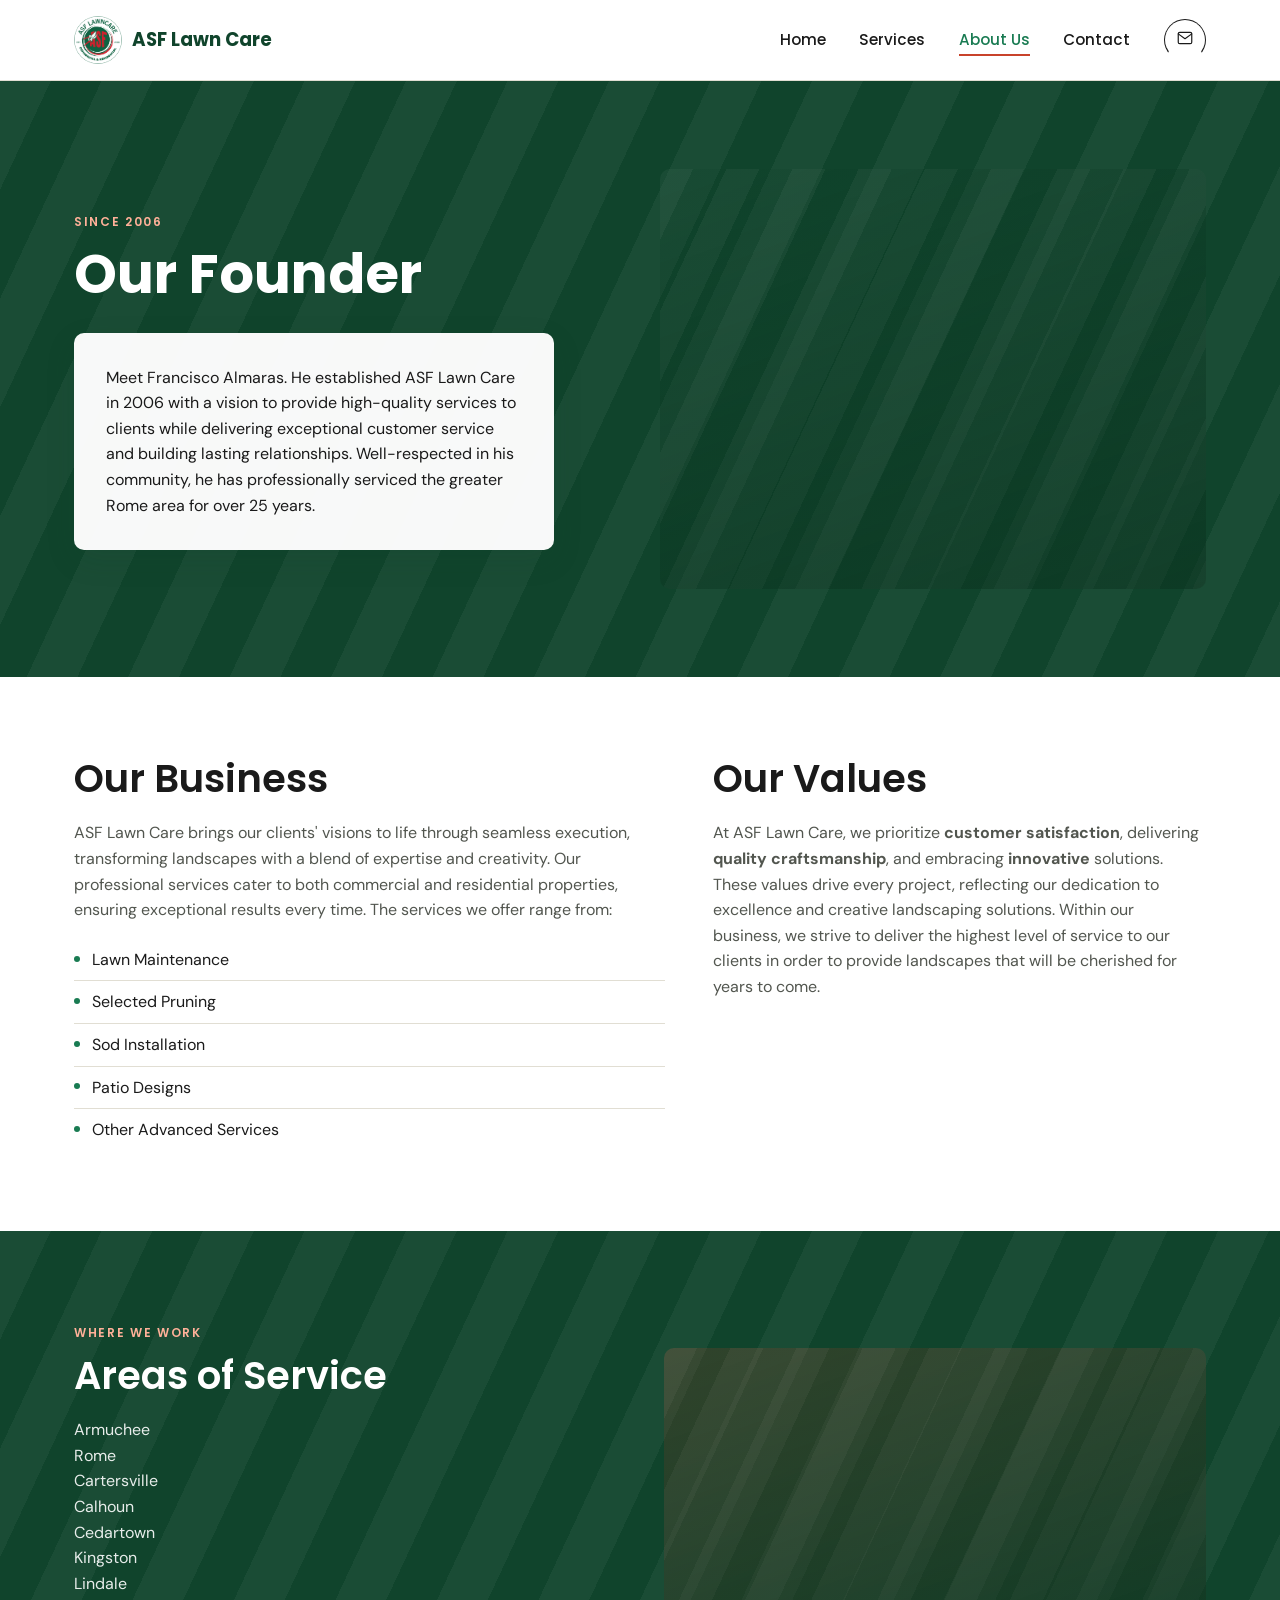
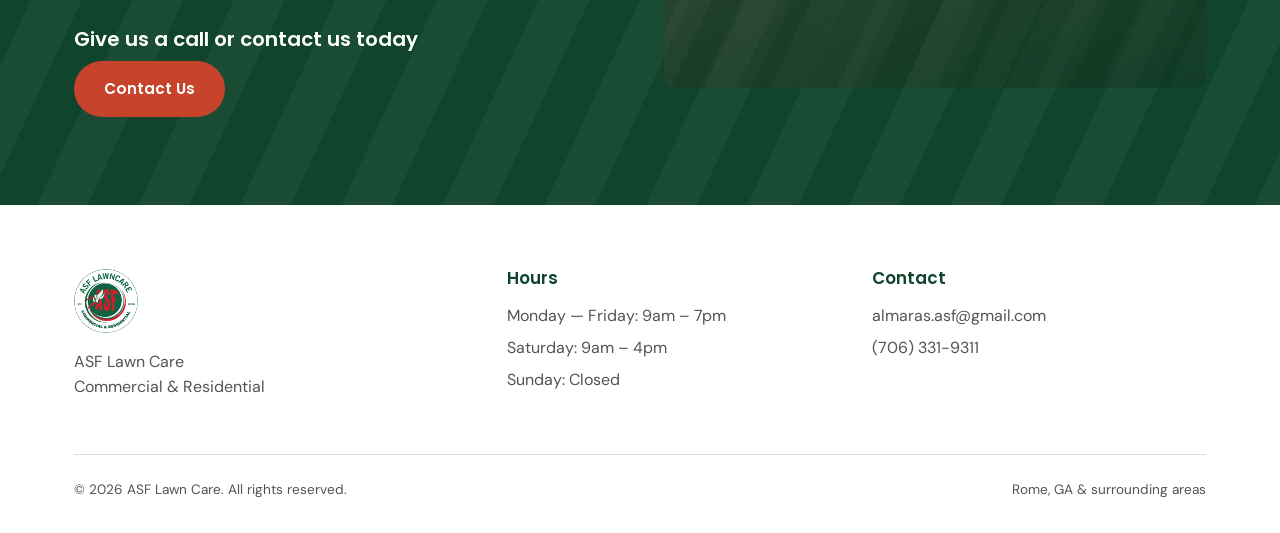
==== about.html @ 60cedf12 "[ASF-9.4.26] feat: adding ASF logo and adjustments" ====
<!DOCTYPE html>
<html lang="en">
<head>
<meta charset="UTF-8">
<meta name="viewport" content="width=device-width, initial-scale=1.0">
<title>About Us | ASF Lawn Care</title>
<meta name="description" content="Meet Francisco Almaras, founder of ASF Lawn Care, serving the greater Rome, GA area since 2006.">

<link rel="preconnect" href="https://fonts.googleapis.com">
<link rel="preconnect" href="https://fonts.gstatic.com" crossorigin>
<link href="https://fonts.googleapis.com/css2?family=DM+Sans:wght@400;500;700&family=Poppins:wght@500;600;700&display=swap" rel="stylesheet">

<link rel="stylesheet" href="css/style.css">
<link rel="stylesheet" href="css/about.css">
</head>
<body>

<!-- ========== HEADER ========== -->
<header class="site-header">
  <nav class="nav">
    <a href="index.html" class="nav__logo">
      <span class="nav__logo-mark"><img src="images/asf_logo.png" alt="ASF Lawn Care logo"></span>
      ASF Lawn Care
    </a>
    <button class="nav__toggle" id="navToggle" aria-label="Toggle menu" aria-expanded="false">
      <span></span><span></span><span></span>
    </button>
    <ul class="nav__links" id="navLinks">
      <li><a href="index.html">Home</a></li>
      <li><a href="services.html">Services</a></li>
      <li><a href="about.html" aria-current="page">About Us</a></li>
      <li><a href="contact.html">Contact</a></li>
      <li>
        <a href="contact.html" class="nav__contact-btn" aria-label="Contact us">
          <svg viewBox="0 0 24 24" fill="none" xmlns="http://www.w3.org/2000/svg">
            <path d="M3 6.5L12 13L21 6.5" stroke="currentColor" stroke-width="1.6" stroke-linecap="round" stroke-linejoin="round"/>
            <rect x="3" y="4.5" width="18" height="15" rx="2" stroke="currentColor" stroke-width="1.6"/>
          </svg>
        </a>
      </li>
    </ul>
  </nav>
</header>

<!-- ========== OUR FOUNDER ========== -->
<section class="section section--forest mow-stripes founder-section">
  <div class="container founder-grid">
    <div class="founder-copy">
      <span class="eyebrow">Since 2006</span>
      <h1>Our Founder</h1>
      <div class="founder-card">
        <p>Meet Francisco Almaras. He established ASF Lawn Care in 2006 with a vision to provide high-quality services to clients while delivering exceptional customer service and building lasting relationships. Well-respected in his community, he has professionally serviced the greater Rome area for over 25 years.</p>
      </div>
    </div>
    <div class="founder-photo" aria-hidden="true"></div>
  </div>
</section>

<!-- ========== OUR BUSINESS / VALUES ========== -->
<section class="section">
  <div class="container business-grid">
    <div>
      <h2>Our Business</h2>
      <p>ASF Lawn Care brings our clients' visions to life through seamless execution, transforming landscapes with a blend of expertise and creativity. Our professional services cater to both commercial and residential properties, ensuring exceptional results every time. The services we offer range from:</p>
      <ul class="business-list">
        <li>Lawn Maintenance</li>
        <li>Selected Pruning</li>
        <li>Sod Installation</li>
        <li>Patio Designs</li>
        <li>Other Advanced Services</li>
      </ul>
    </div>
    <div>
      <h2>Our Values</h2>
      <p>At ASF Lawn Care, we prioritize <strong>customer satisfaction</strong>, delivering <strong>quality craftsmanship</strong>, and embracing <strong>innovative</strong> solutions. These values drive every project, reflecting our dedication to excellence and creative landscaping solutions. Within our business, we strive to deliver the highest level of service to our clients in order to provide landscapes that will be cherished for years to come.</p>
    </div>
  </div>
</section>

<!-- ========== AREAS OF SERVICE ========== -->
<section class="section section--forest mow-stripes areas-section">
  <div class="container areas-grid">
    <div>
      <span class="eyebrow">Where we work</span>
      <h2>Areas of Service</h2>
      <ul class="area-list area-list--light">
        <li>Armuchee</li>
        <li>Rome</li>
        <li>Cartersville</li>
        <li>Calhoun</li>
        <li>Cedartown</li>
        <li>Kingston</li>
        <li>Lindale</li>
      </ul>
      <h3 class="areas-cta-heading">Give us a call or contact us today</h3>
      <a href="contact.html" class="btn btn--rust">Contact Us</a>
    </div>
    <div class="areas-photo" aria-hidden="true"></div>
  </div>
</section>

<!-- ========== FOOTER ========== -->
<footer class="site-footer">
  <div class="container">
    <div class="footer-grid">
      <div class="footer-col">
        <a href="index.html" class="nav__logo" style="margin-bottom:1rem;">
          <span class="nav__logo-mark"><img src="images/asf_logo.png" alt="ASF Lawn Care logo"></span>
        </a>
        <p>ASF Lawn Care<br>Commercial &amp; Residential</p>
      </div>
      <div class="footer-col">
        <h4>Hours</h4>
        <p>Monday — Friday: 9am – 7pm</p>
        <p>Saturday: 9am – 4pm</p>
        <p>Sunday: Closed</p>
      </div>
      <div class="footer-col">
        <h4>Contact</h4>
        <p><a href="mailto:almaras.asf@gmail.com">almaras.asf@gmail.com</a></p>
        <p><a href="tel:+17063319311">(706) 331-9311</a></p>
      </div>
    </div>
    <div class="footer-bottom">
      <span>© <span id="year"></span> ASF Lawn Care. All rights reserved.</span>
      <span>Rome, GA &amp; surrounding areas</span>
    </div>
  </div>
</footer>

<script src="js/main.js"></script>
</body>
</html>
---- css/style.css ----
/* ==========================================================================
   ASF Lawn Care — Global Stylesheet
   ========================================================================== */

:root {
  /* Brand palette (sampled from original site) */
  --forest: #10442c;
  --forest-dark: #0b331f;
  --kelly: #197b52;
  --kelly-light: #22935f;
  --rust: #c8432b;
  --rust-dark: #a8351f;
  --cream: #f6f4ee;
  --white: #ffffff;
  --ink: #1a1a1a;
  --ink-soft: #52564f;
  --border: #e1ded3;

  /* Type */
  --font-heading: "Poppins", "Segoe UI", sans-serif;
  --font-body: "DM Sans", "Segoe UI", sans-serif;

  /* Layout */
  --max-width: 1180px;
  --radius: 10px;
  --shadow: 0 10px 30px rgba(16, 68, 44, 0.12);
}

* {
  box-sizing: border-box;
}

html {
  scroll-behavior: smooth;
}

body {
  margin: 0;
  font-family: var(--font-body);
  color: var(--ink);
  background: var(--white);
  line-height: 1.6;
  -webkit-font-smoothing: antialiased;
}

h1, h2, h3, h4 {
  font-family: var(--font-heading);
  font-weight: 600;
  line-height: 1.15;
  margin: 0 0 0.5em;
  color: var(--ink);
}

h1 { font-size: clamp(2.2rem, 5vw, 3.4rem); font-weight: 700; }
h2 { font-size: clamp(1.7rem, 3.5vw, 2.4rem); }
h3 { font-size: 1.25rem; }

p { margin: 0 0 1em; color: var(--ink-soft); }

a {
  color: inherit;
  text-decoration: none;
}

img { max-width: 100%; display: block; }

ul { margin: 0; padding: 0; list-style: none; }

.container {
  max-width: var(--max-width);
  margin: 0 auto;
  padding: 0 1.5rem;
}

.section {
  padding: 5rem 0;
}

.section--forest {
  background: var(--forest);
  color: var(--white);
}

.section--forest h1,
.section--forest h2,
.section--forest h3,
.section--forest p {
  color: var(--white);
}

.section--cream {
  background: var(--cream);
}

.eyebrow {
  display: inline-block;
  font-family: var(--font-heading);
  font-size: 0.75rem;
  font-weight: 600;
  letter-spacing: 0.14em;
  text-transform: uppercase;
  color: var(--rust);
  margin-bottom: 0.75rem;
}

.section--forest .eyebrow { color: #ffb199; }

/* ---------- Buttons ---------- */

.btn {
  display: inline-flex;
  align-items: center;
  gap: 0.5rem;
  font-family: var(--font-heading);
  font-weight: 600;
  font-size: 0.95rem;
  padding: 0.85rem 1.75rem;
  border-radius: 999px;
  border: 2px solid transparent;
  cursor: pointer;
  transition: transform 0.15s ease, background 0.2s ease, color 0.2s ease, border-color 0.2s ease;
}

.btn:hover { transform: translateY(-2px); }

.btn--primary {
  background: var(--kelly);
  color: var(--white);
}
.btn--primary:hover { background: var(--kelly-light); }

.btn--rust {
  background: var(--rust);
  color: var(--white);
}
.btn--rust:hover { background: var(--rust-dark); }

.btn--outline {
  background: transparent;
  border-color: var(--white);
  color: var(--white);
}
.btn--outline:hover { background: var(--white); color: var(--forest); }

/* ---------- Header / Nav ---------- */

.site-header {
  position: sticky;
  top: 0;
  z-index: 50;
  background: var(--white);
  border-bottom: 1px solid var(--border);
}

.nav {
  display: flex;
  align-items: center;
  justify-content: space-between;
  padding: 1rem 1.5rem;
  max-width: var(--max-width);
  margin: 0 auto;
}

.nav__logo {
  display: flex;
  align-items: center;
  gap: 0.6rem;
  font-family: var(--font-heading);
  font-weight: 700;
  font-size: 1.15rem;
  color: var(--forest);
}

.nav__logo-mark {
  width: 48px;
  height: 48px;
  border-radius: 50%;
  display: flex;
  align-items: center;
  justify-content: center;
  flex-shrink: 0;
  overflow: hidden;
}

.nav__logo-mark img {
  width: 100%;
  height: 100%;
  object-fit: contain;
}

.nav__links {
  display: flex;
  align-items: center;
  gap: 2.1rem;
}

.nav__links a {
  font-family: var(--font-heading);
  font-weight: 500;
  font-size: 0.95rem;
  color: var(--ink);
  padding-bottom: 4px;
  border-bottom: 2px solid transparent;
  transition: border-color 0.2s ease, color 0.2s ease;
}

.nav__links a:hover,
.nav__links a[aria-current="page"] {
  color: var(--kelly);
  border-color: var(--rust);
}

.nav__contact-btn {
  width: 42px;
  height: 42px;
  border-radius: 50%;
  border: 1.5px solid var(--ink);
  display: flex;
  align-items: center;
  justify-content: center;
  flex-shrink: 0;
}

.nav__contact-btn svg { width: 18px; height: 18px; }

.nav__toggle {
  display: none;
  background: none;
  border: none;
  cursor: pointer;
  padding: 0.4rem;
}

.nav__toggle span {
  display: block;
  width: 24px;
  height: 2px;
  background: var(--forest);
  margin: 5px 0;
  transition: 0.2s ease;
}

/* ---------- Mown-stripe signature motif ----------
   A nod to freshly mowed lawn stripes — used sparingly as a
   background texture on hero / divider sections. */

.mow-stripes {
  background-image: repeating-linear-gradient(
    115deg,
    rgba(255, 255, 255, 0.045) 0px,
    rgba(255, 255, 255, 0.045) 46px,
    transparent 46px,
    transparent 92px
  );
}

.section-divider {
  height: 64px;
  background: var(--white);
  clip-path: polygon(0 100%, 50% 0, 100% 100%);
  margin-top: -1px;
}

.section-divider--into-forest { background: var(--forest); }
.section-divider--from-forest {
  background: var(--white);
  transform: rotate(180deg);
}

/* ---------- Badge (echoes the "EST. 2006" seal in the logo) ---------- */

.badge {
  display: inline-flex;
  align-items: center;
  gap: 0.6rem;
  background: rgba(255, 255, 255, 0.08);
  border: 1px solid rgba(255, 255, 255, 0.35);
  border-radius: 999px;
  padding: 0.4rem 1rem;
  font-family: var(--font-heading);
  font-size: 0.78rem;
  font-weight: 600;
  letter-spacing: 0.06em;
  text-transform: uppercase;
}

/* ---------- Footer ---------- */

.site-footer {
  background: var(--white);
  padding: 4rem 0 2rem;
}

.footer-grid {
  display: grid;
  grid-template-columns: 1.2fr 1fr 1fr;
  gap: 2rem;
  align-items: start;
  text-align: left;
}

.footer-grid .nav__logo-mark { width: 64px; height: 64px; }

.footer-col h4 {
  font-family: var(--font-heading);
  font-size: 1.05rem;
  color: var(--forest);
  margin-bottom: 0.9rem;
}

.footer-col p {
  margin-bottom: 0.4rem;
  color: var(--ink-soft);
}

.footer-bottom {
  margin-top: 3rem;
  padding-top: 1.5rem;
  border-top: 1px solid var(--border);
  font-size: 0.85rem;
  color: var(--ink-soft);
  display: flex;
  justify-content: space-between;
  flex-wrap: wrap;
  gap: 0.5rem;
}

/* ---------- Responsive ---------- */

@media (max-width: 860px) {
  .nav__links {
    position: fixed;
    top: 73px;
    left: 0;
    right: 0;
    background: var(--white);
    flex-direction: column;
    align-items: flex-start;
    gap: 0;
    padding: 0.5rem 1.5rem 1.5rem;
    border-bottom: 1px solid var(--border);
    transform: translateY(-130%);
    opacity: 0;
    transition: transform 0.25s ease, opacity 0.25s ease;
  }

  .nav__links.is-open {
    transform: translateY(0);
    opacity: 1;
  }

  .nav__links a {
    width: 100%;
    padding: 0.85rem 0;
    border-bottom: 1px solid var(--border);
  }

  .nav__toggle { display: block; }

  .footer-grid {
    grid-template-columns: 1fr;
    text-align: left;
  }
}
---- css/about.css ----
/* ---------- Founder ---------- */

.founder-section { padding: 5.5rem 0; }

.founder-grid {
  display: grid;
  grid-template-columns: 1fr 1fr;
  gap: 2.5rem;
  align-items: center;
}

.founder-card {
  background: rgba(255, 255, 255, 0.97);
  border-radius: var(--radius);
  padding: 2rem;
  box-shadow: var(--shadow);
  margin-top: 1.5rem;
  max-width: 480px;
}

.founder-card p {
  color: var(--ink);
  margin: 0;
}

.founder-photo {
  border-radius: var(--radius);
  min-height: 420px;
  background: linear-gradient(160deg, #6b4a2c, #3c2c1c 75%);
  background-image:
    linear-gradient(160deg, rgba(16,68,44,0.15), rgba(11,51,31,0.55)),
    repeating-linear-gradient(115deg, rgba(255,255,255,0.05) 0px, rgba(255,255,255,0.05) 30px, transparent 30px, transparent 60px);
}

/* ---------- Business / Values ---------- */

.business-grid {
  display: grid;
  grid-template-columns: 1.2fr 1fr;
  gap: 3rem;
}

.business-list {
  margin-top: 1rem;
}

.business-list li {
  padding: 0.5rem 0;
  border-bottom: 1px solid var(--border);
  position: relative;
  padding-left: 1.1rem;
}

.business-list li:last-child { border-bottom: none; }

.business-list li::before {
  content: "";
  position: absolute;
  left: 0;
  top: 1.05rem;
  width: 6px;
  height: 6px;
  border-radius: 50%;
  background: var(--kelly);
}

/* ---------- Areas of service ---------- */

.areas-section { padding: 5.5rem 0; }

.areas-grid {
  display: grid;
  grid-template-columns: 1fr 1fr;
  gap: 3rem;
  align-items: center;
}

.area-list--light li {
  border-bottom-color: rgba(255, 255, 255, 0.18);
  color: rgba(255, 255, 255, 0.9);
}

.area-list--light li::before {
  background: #ffb199;
}

.areas-cta-heading {
  margin-top: 2rem;
  color: var(--white);
}

.areas-photo {
  border-radius: var(--radius);
  min-height: 340px;
  background: linear-gradient(160deg, #2c4a3c, #0b331f 75%);
  background-image:
    linear-gradient(160deg, rgba(200,67,43,0.18), rgba(11,51,31,0.6)),
    repeating-linear-gradient(115deg, rgba(255,255,255,0.05) 0px, rgba(255,255,255,0.05) 30px, transparent 30px, transparent 60px);
}

@media (max-width: 900px) {
  .founder-grid,
  .business-grid,
  .areas-grid { grid-template-columns: 1fr; }

  .founder-grid { text-align: left; }
  .founder-photo { min-height: 280px; order: -1; }
  .areas-photo { min-height: 220px; }
}
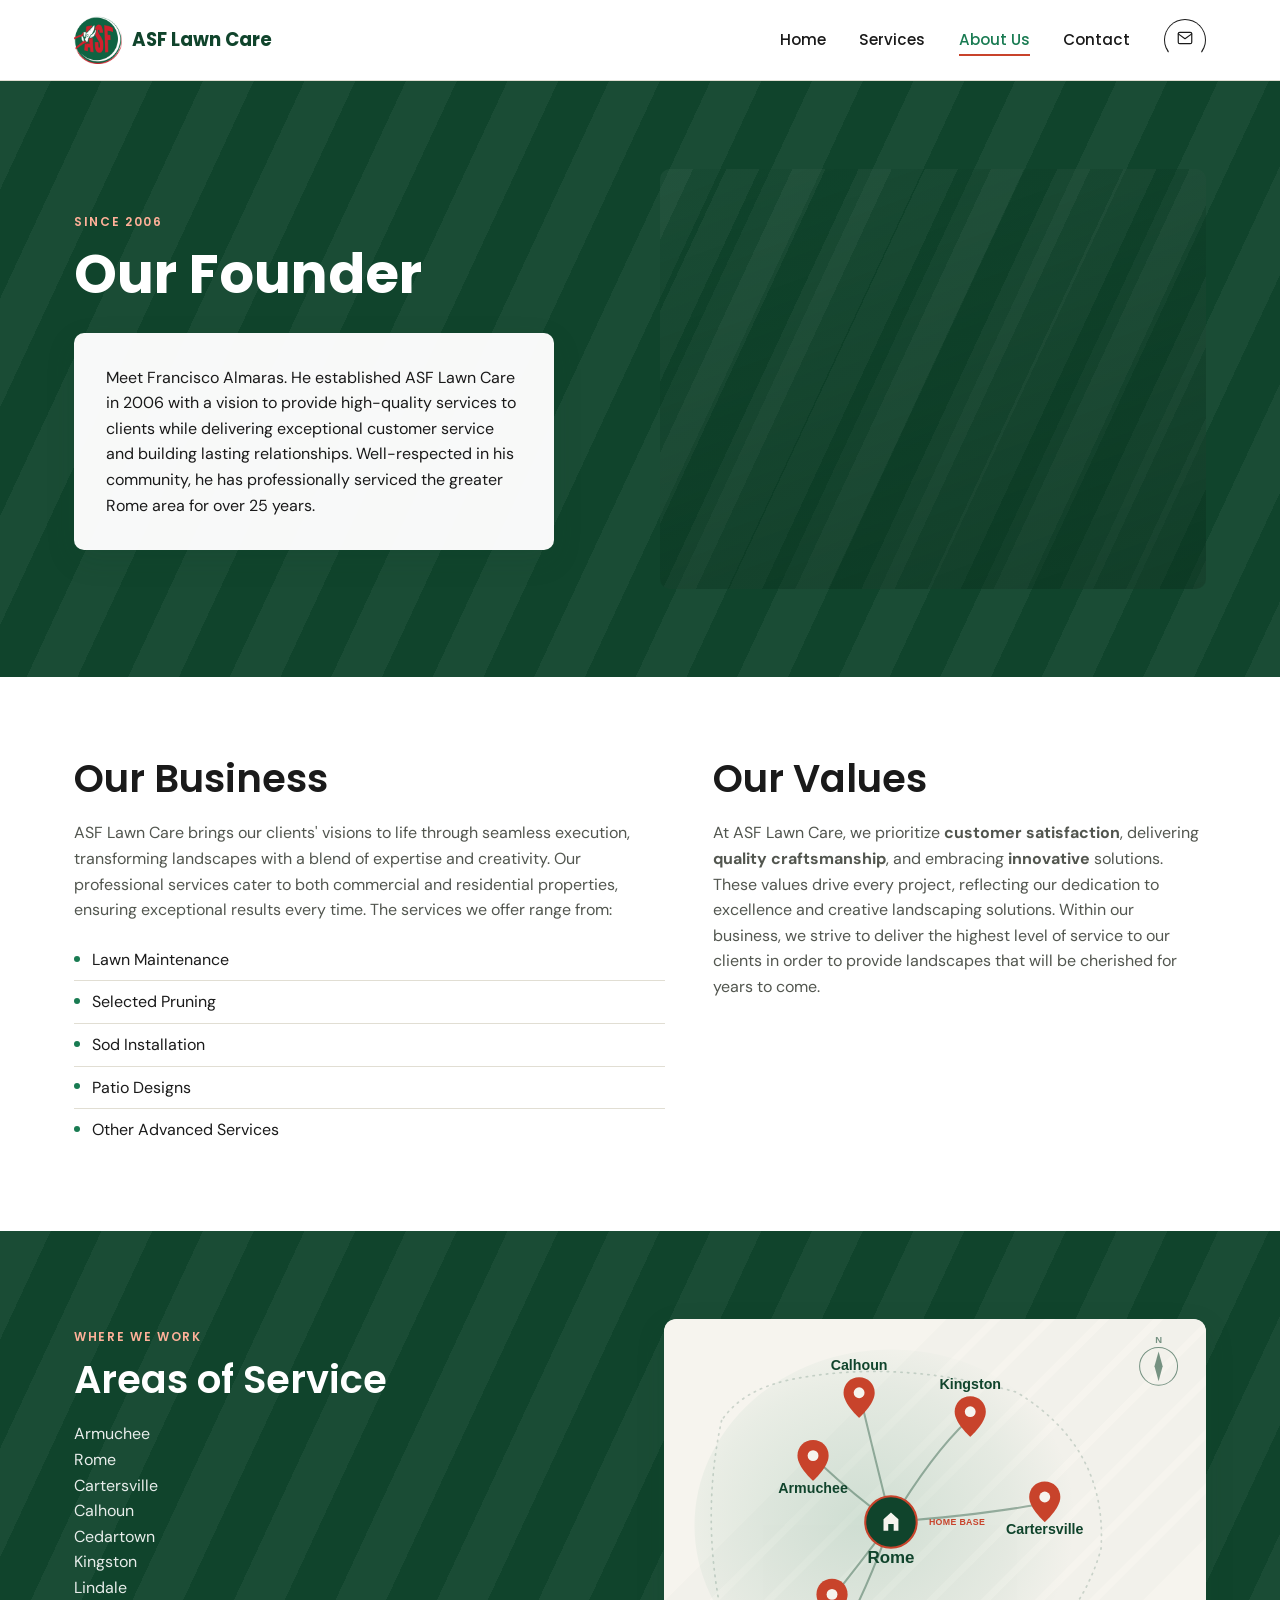
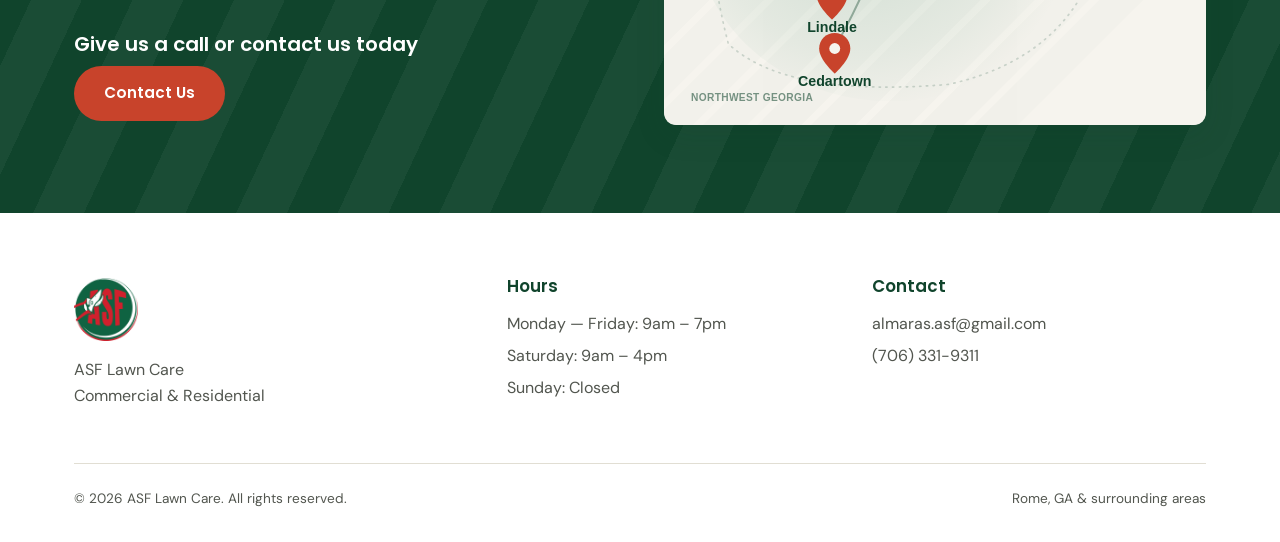
==== commit 2a72d58d: "[ASF-10.2.26] feat: About Us Pics" ====
--- a/about.html
+++ b/about.html
@@ -95,7 +95,7 @@
       <h3 class="areas-cta-heading">Give us a call or contact us today</h3>
       <a href="contact.html" class="btn btn--rust">Contact Us</a>
     </div>
-    <div class="areas-photo" aria-hidden="true"></div>
+    <img class="areas-photo" src="images/areas-map.svg" alt="Map of ASF Lawn Care's Northwest Georgia service area, centered on Rome, GA, covering Armuchee, Cartersville, Calhoun, Cedartown, Kingston, and Lindale" width="800" height="600">
   </div>
 </section>
 
--- a/css/style.css
+++ b/css/style.css
@@ -174,12 +174,10 @@
 .nav__logo-mark {
   width: 48px;
   height: 48px;
-  border-radius: 50%;
   display: flex;
   align-items: center;
   justify-content: center;
   flex-shrink: 0;
-  overflow: hidden;
 }
 
 .nav__logo-mark img {
--- a/css/about.css
+++ b/css/about.css
@@ -90,12 +90,11 @@
 }
 
 .areas-photo {
+  width: 100%;
+  height: auto;
   border-radius: var(--radius);
-  min-height: 340px;
-  background: linear-gradient(160deg, #2c4a3c, #0b331f 75%);
-  background-image:
-    linear-gradient(160deg, rgba(200,67,43,0.18), rgba(11,51,31,0.6)),
-    repeating-linear-gradient(115deg, rgba(255,255,255,0.05) 0px, rgba(255,255,255,0.05) 30px, transparent 30px, transparent 60px);
+  box-shadow: var(--shadow);
+  display: block;
 }
 
 @media (max-width: 900px) {
@@ -105,5 +104,4 @@
 
   .founder-grid { text-align: left; }
   .founder-photo { min-height: 280px; order: -1; }
-  .areas-photo { min-height: 220px; }
 }
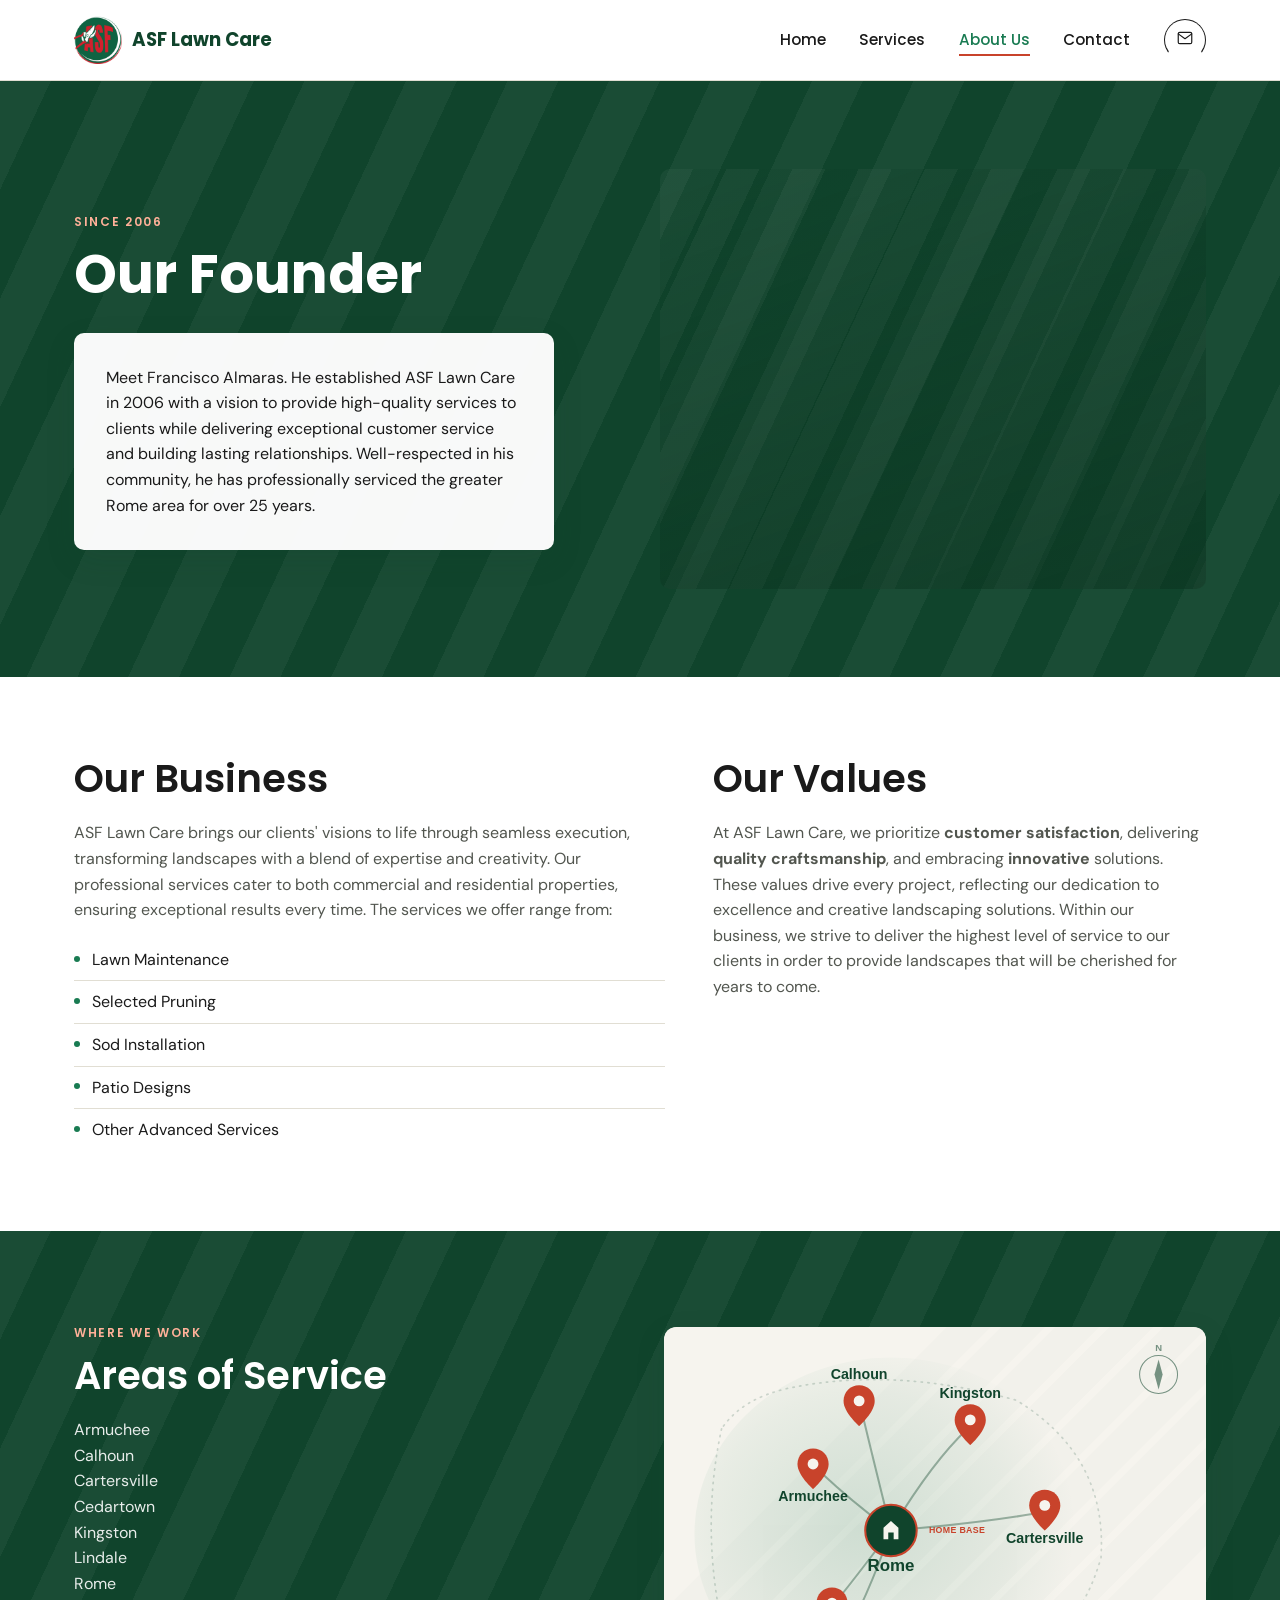
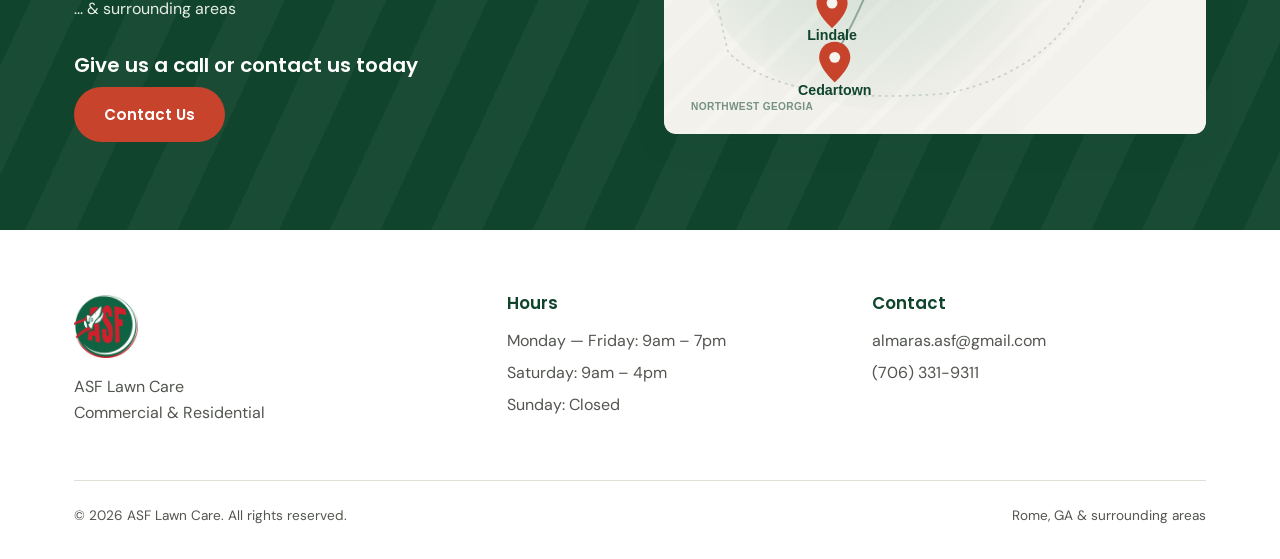
==== commit e344e6a4: "[ASF-10.2.26] feat: Contact Us page pics" ====
--- a/about.html
+++ b/about.html
@@ -85,12 +85,13 @@
       <h2>Areas of Service</h2>
       <ul class="area-list area-list--light">
         <li>Armuchee</li>
-        <li>Rome</li>
+        <li>Calhoun</li>
         <li>Cartersville</li>
-        <li>Calhoun</li>
         <li>Cedartown</li>
         <li>Kingston</li>
         <li>Lindale</li>
+        <li>Rome</li>
+        <li>... & surrounding areas</li>
       </ul>
       <h3 class="areas-cta-heading">Give us a call or contact us today</h3>
       <a href="contact.html" class="btn btn--rust">Contact Us</a>
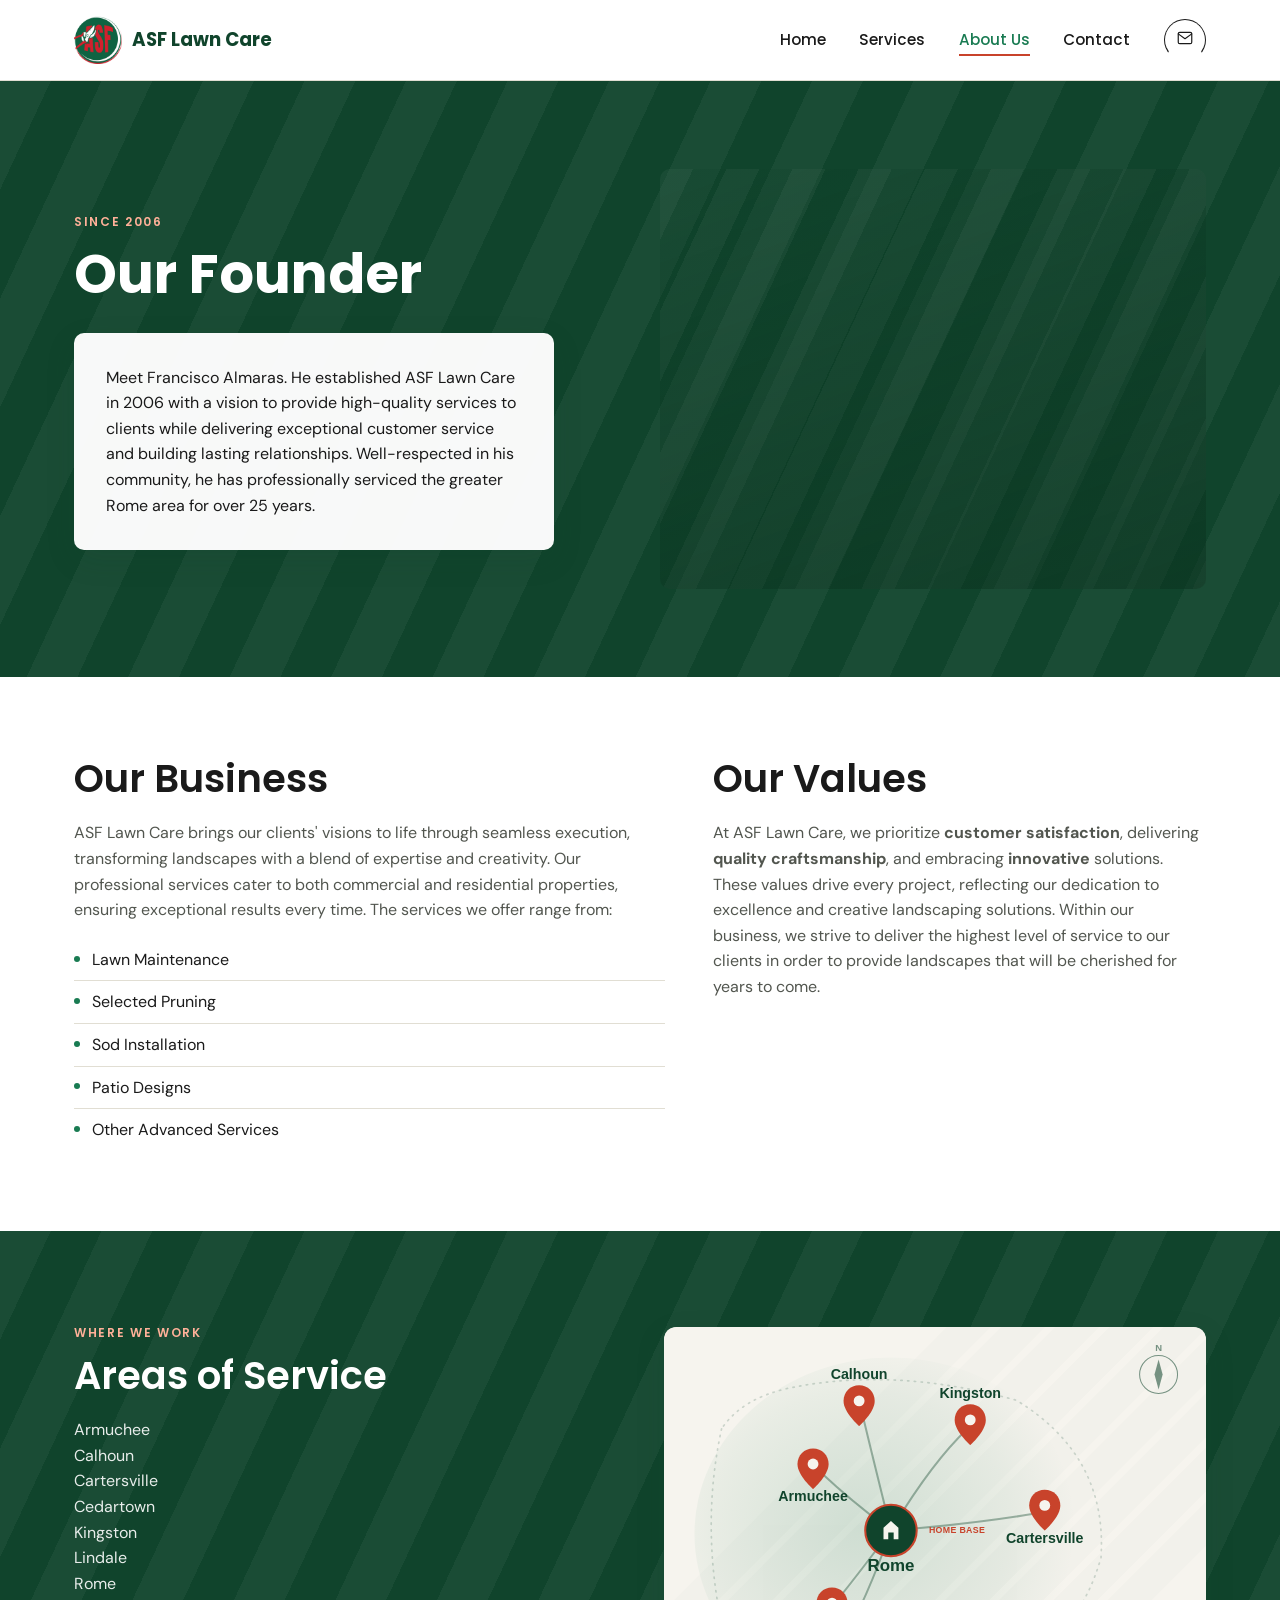
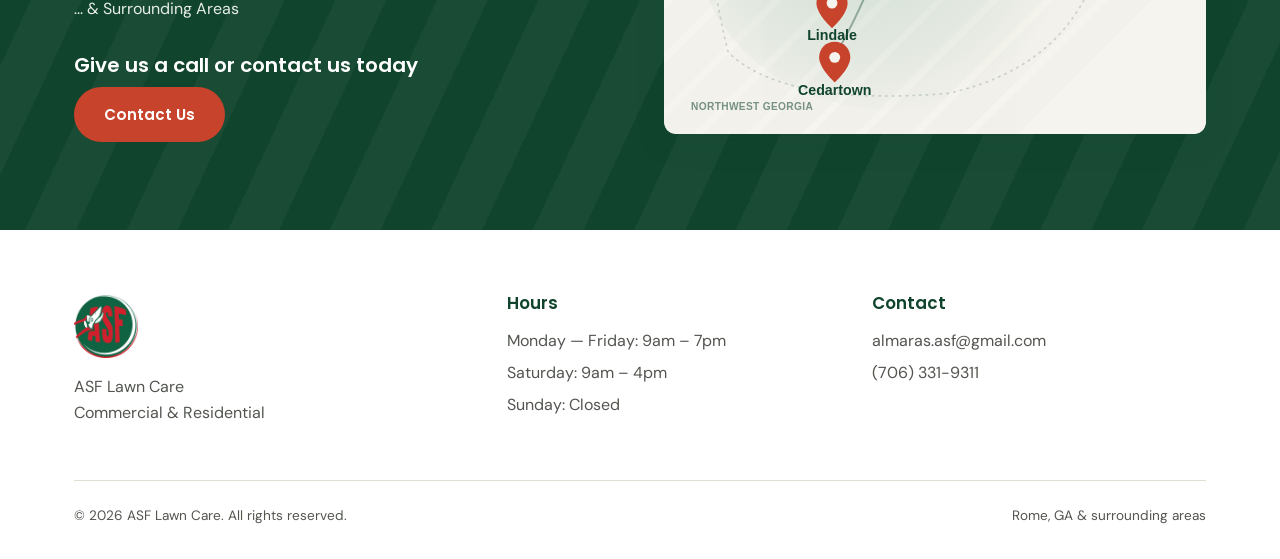
==== commit 3b0908b9: "[ASF-10.2.26] feat: Contact Us updated photo" ====
--- a/about.html
+++ b/about.html
@@ -91,7 +91,7 @@
         <li>Kingston</li>
         <li>Lindale</li>
         <li>Rome</li>
-        <li>... & surrounding areas</li>
+        <li>... & Surrounding Areas</li>
       </ul>
       <h3 class="areas-cta-heading">Give us a call or contact us today</h3>
       <a href="contact.html" class="btn btn--rust">Contact Us</a>
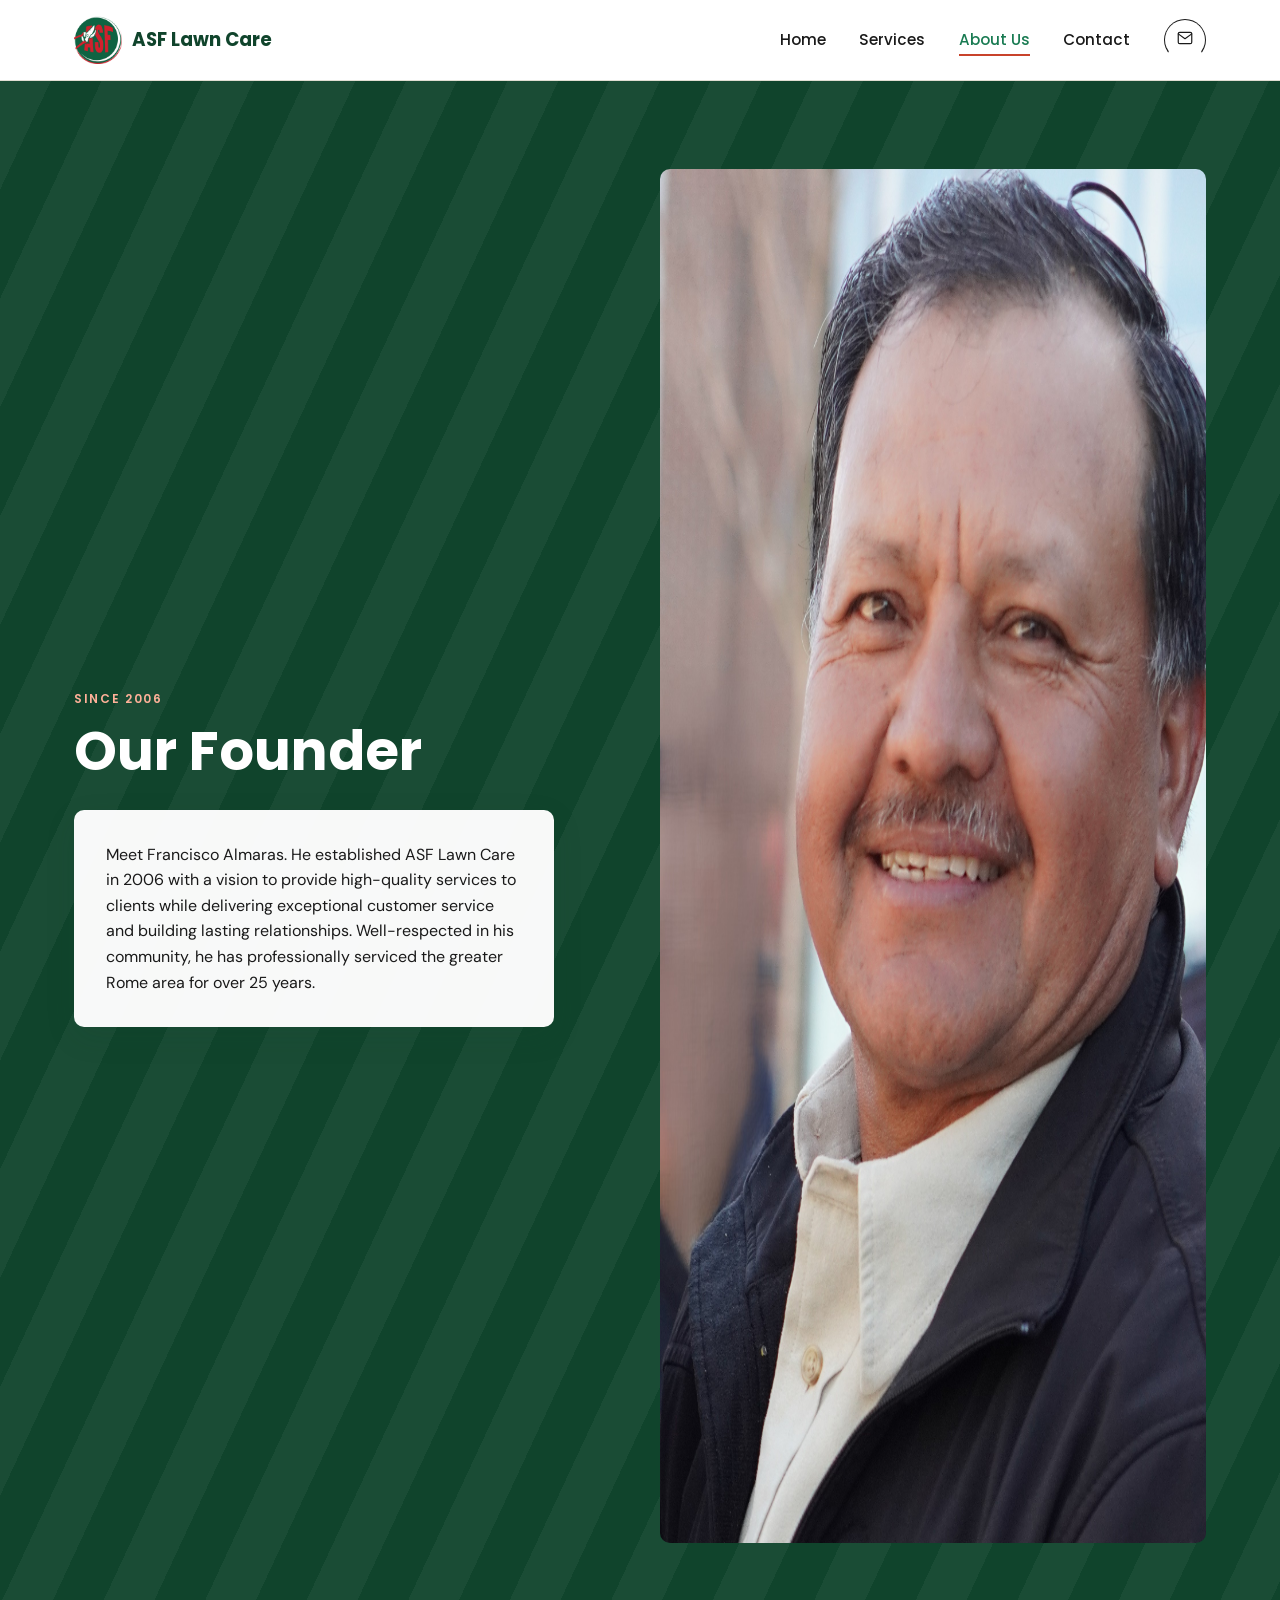
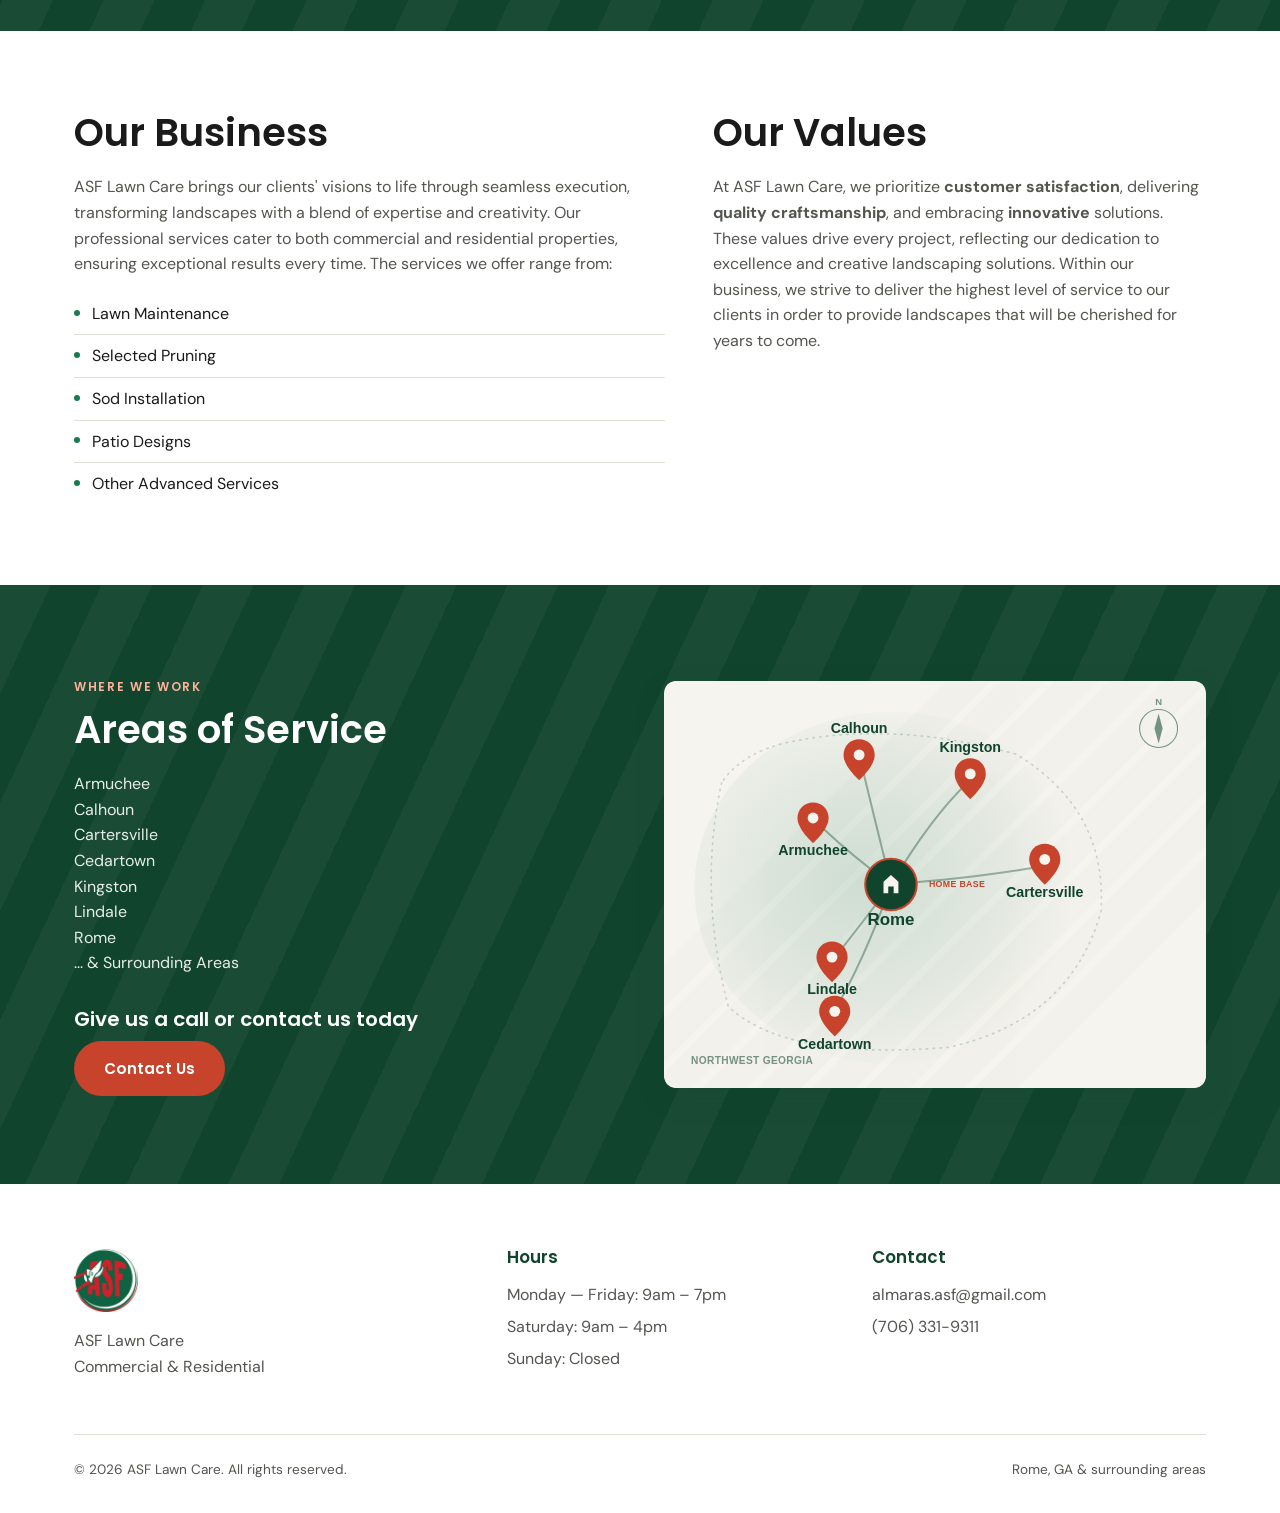
==== commit b0e4bd9b: "[ASF-10.4.26] feat: founder photo & locations" ====
--- a/about.html
+++ b/about.html
@@ -52,7 +52,7 @@
         <p>Meet Francisco Almaras. He established ASF Lawn Care in 2006 with a vision to provide high-quality services to clients while delivering exceptional customer service and building lasting relationships. Well-respected in his community, he has professionally serviced the greater Rome area for over 25 years.</p>
       </div>
     </div>
-    <div class="founder-photo" aria-hidden="true"></div>
+    <img class="founder-photo" src="images/founder.jpg" alt="Francisco Almaras, founder of ASF Lawn Care" width="900" height="1374">
   </div>
 </section>
 
@@ -91,7 +91,7 @@
         <li>Kingston</li>
         <li>Lindale</li>
         <li>Rome</li>
-        <li>... & Surrounding Areas</li>
+        <li>... &amp; Surrounding Areas</li>
       </ul>
       <h3 class="areas-cta-heading">Give us a call or contact us today</h3>
       <a href="contact.html" class="btn btn--rust">Contact Us</a>
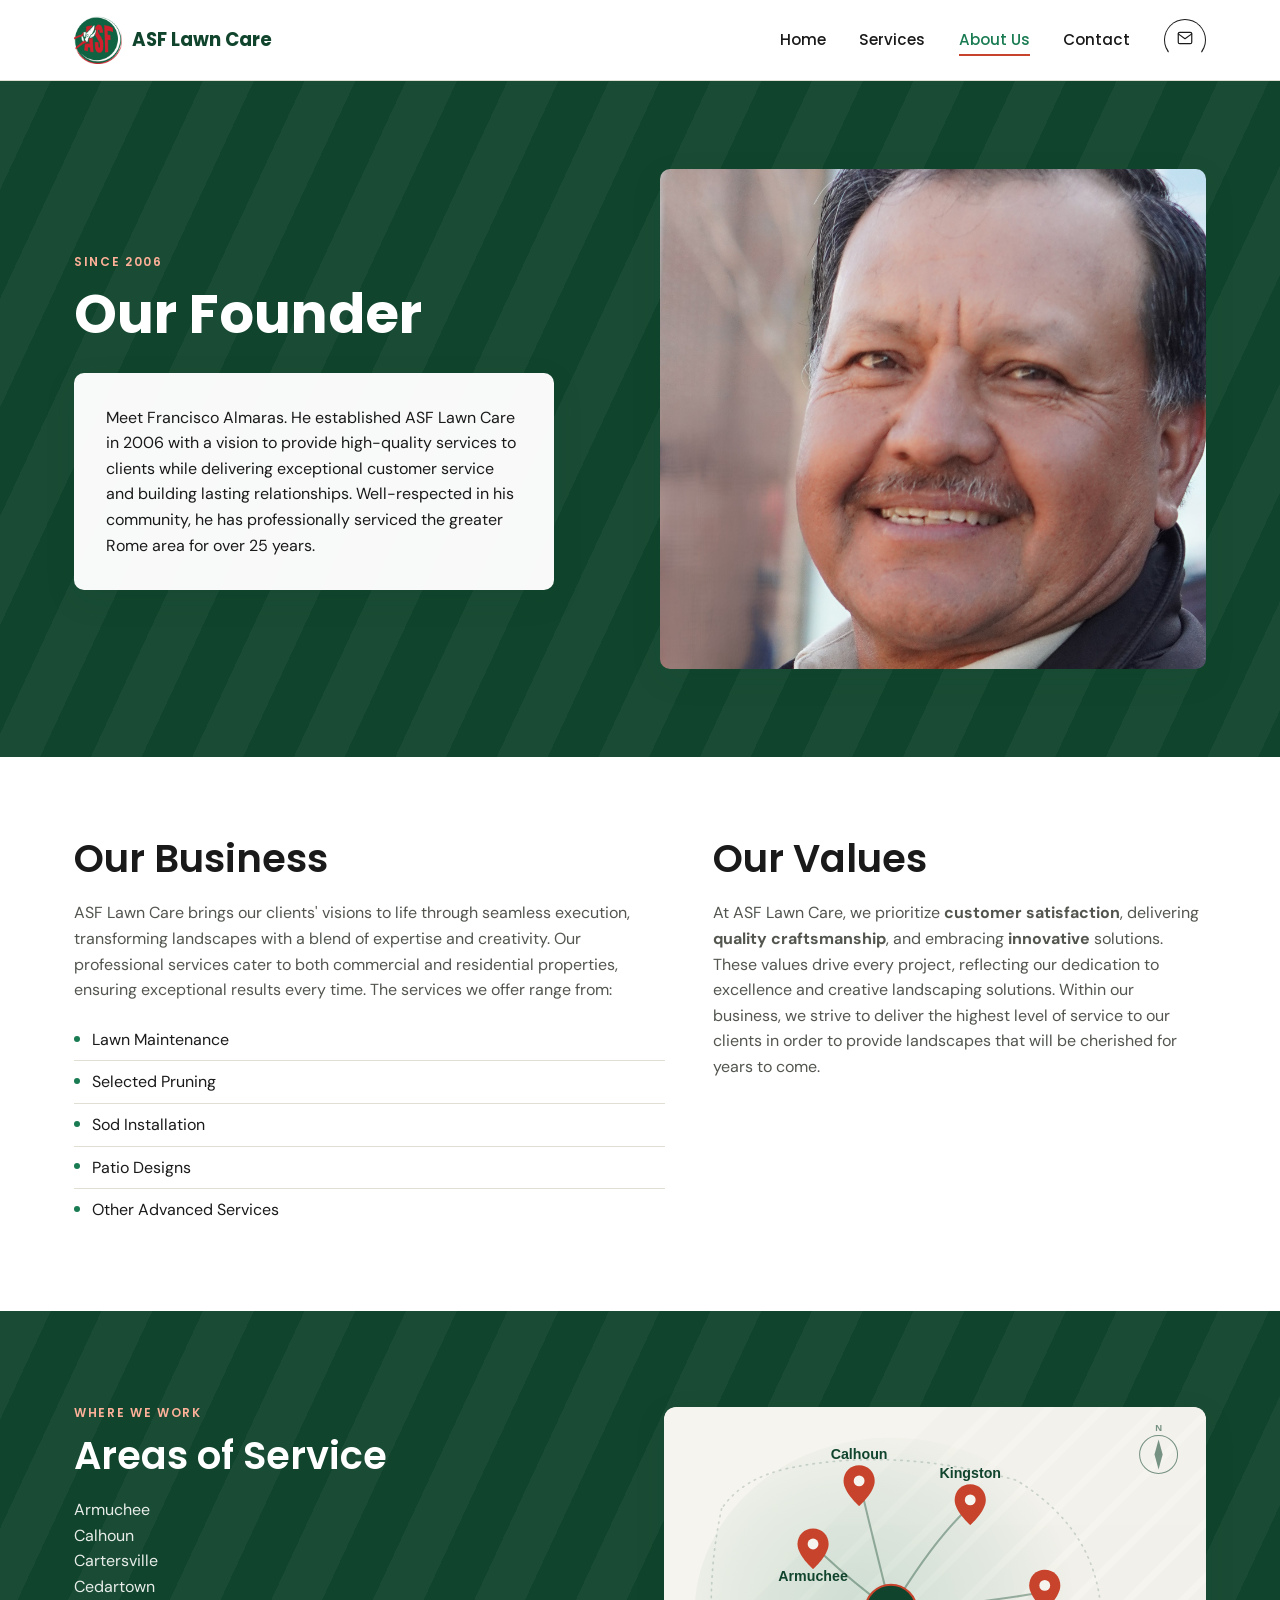
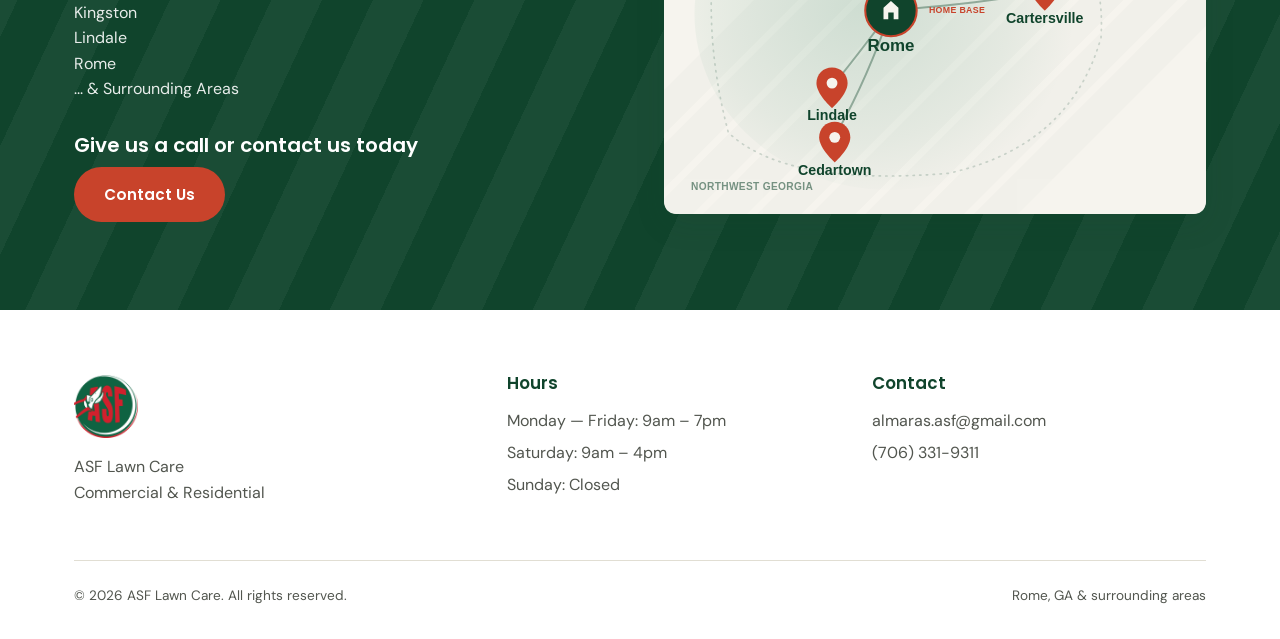
==== commit 7ba80f47: "[ASF-10.4.26] fix: founder photo sizing" ====
--- a/about.html
+++ b/about.html
@@ -52,7 +52,9 @@
         <p>Meet Francisco Almaras. He established ASF Lawn Care in 2006 with a vision to provide high-quality services to clients while delivering exceptional customer service and building lasting relationships. Well-respected in his community, he has professionally serviced the greater Rome area for over 25 years.</p>
       </div>
     </div>
-    <img class="founder-photo" src="images/founder.jpg" alt="Francisco Almaras, founder of ASF Lawn Care" width="900" height="1374">
+    <div class="founder-photo-frame">
+      <img class="founder-photo" src="images/founder.jpg" alt="Francisco Almaras, founder of ASF Lawn Care" width="900" height="1374">
+    </div>
   </div>
 </section>
 
--- a/css/about.css
+++ b/css/about.css
@@ -23,13 +23,21 @@
   margin: 0;
 }
 
+.founder-photo-frame {
+  width: 100%;
+  height: 500px;
+  overflow: hidden;
+  border-radius: var(--radius);
+  box-shadow: var(--shadow);
+}
+
 .founder-photo {
-  border-radius: var(--radius);
-  min-height: 420px;
-  background: linear-gradient(160deg, #6b4a2c, #3c2c1c 75%);
-  background-image:
-    linear-gradient(160deg, rgba(16,68,44,0.15), rgba(11,51,31,0.55)),
-    repeating-linear-gradient(115deg, rgba(255,255,255,0.05) 0px, rgba(255,255,255,0.05) 30px, transparent 30px, transparent 60px);
+  width: 100%;
+  height: 100%;
+  max-width: none;
+  object-fit: cover;
+  object-position: 50% 22%;
+  display: block;
 }
 
 /* ---------- Business / Values ---------- */
@@ -103,5 +111,5 @@
   .areas-grid { grid-template-columns: 1fr; }
 
   .founder-grid { text-align: left; }
-  .founder-photo { min-height: 280px; order: -1; }
+  .founder-photo-frame { height: 320px; order: -1; }
 }
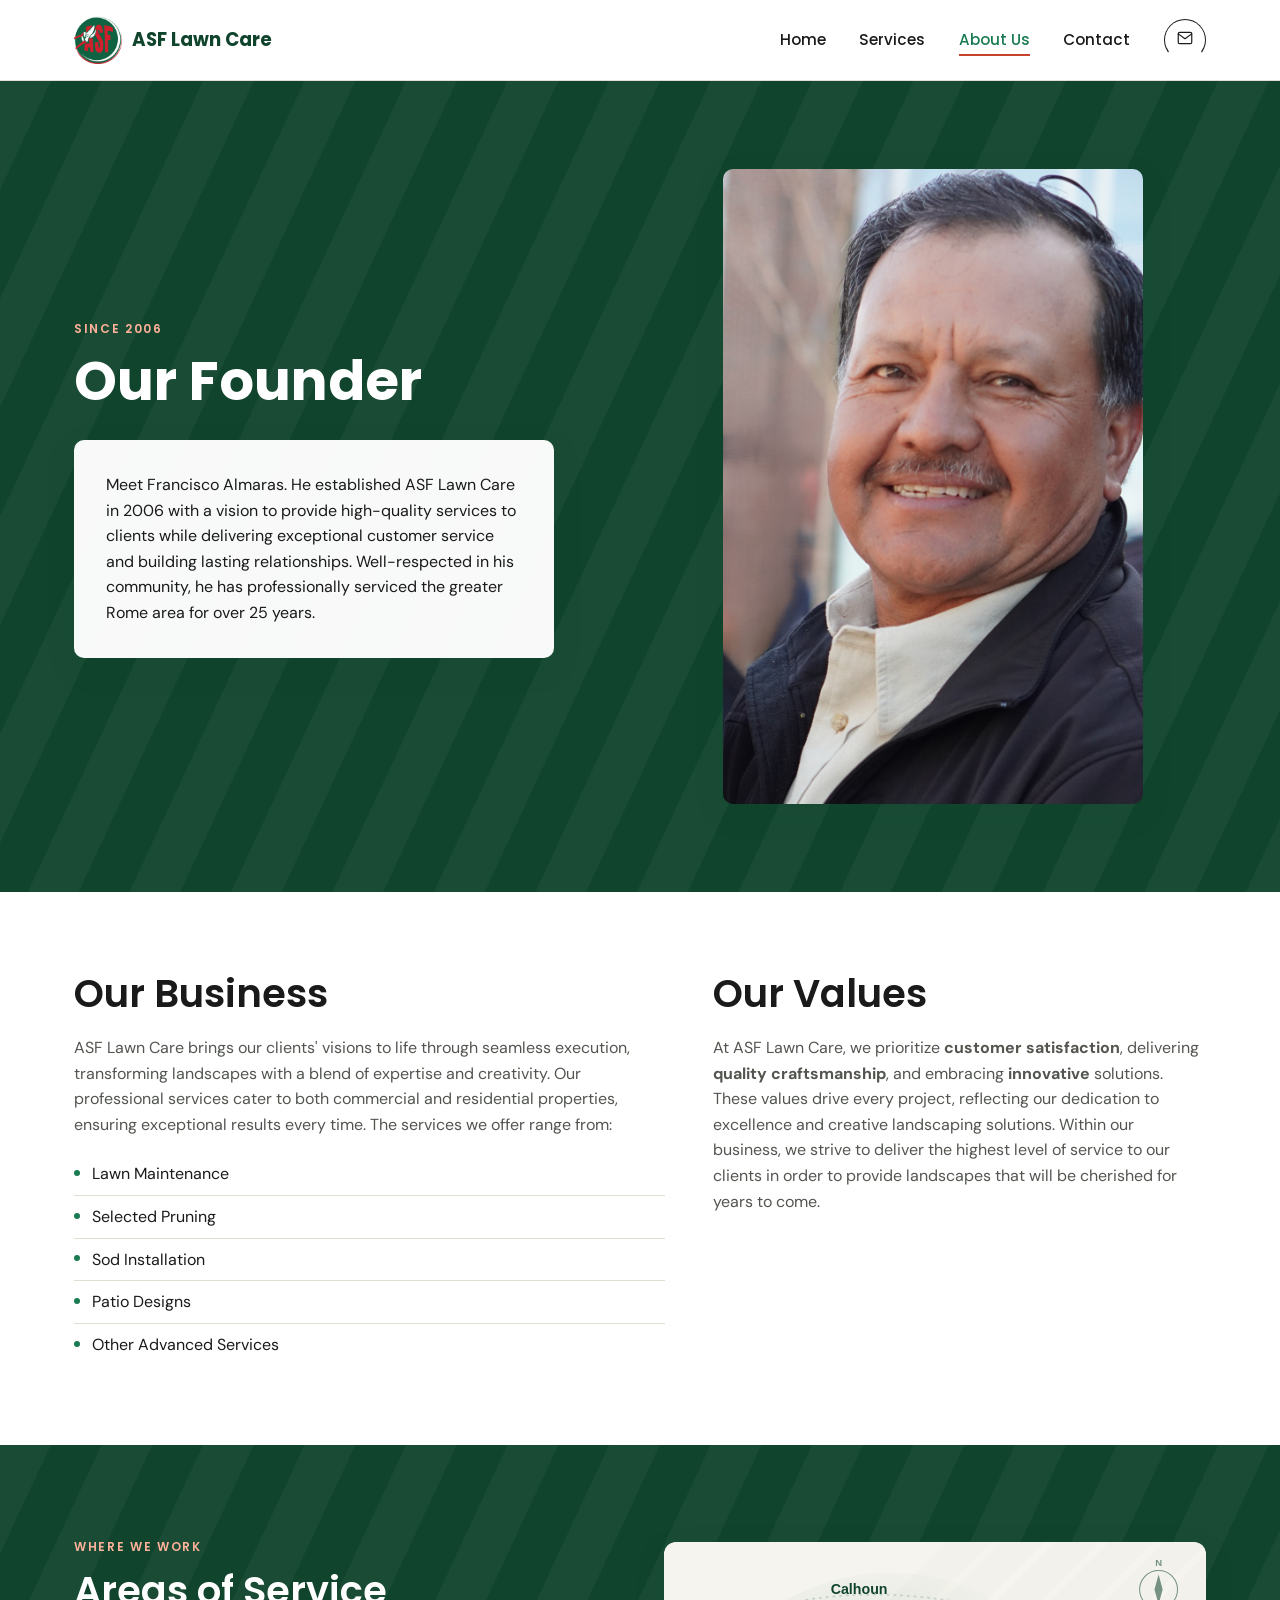
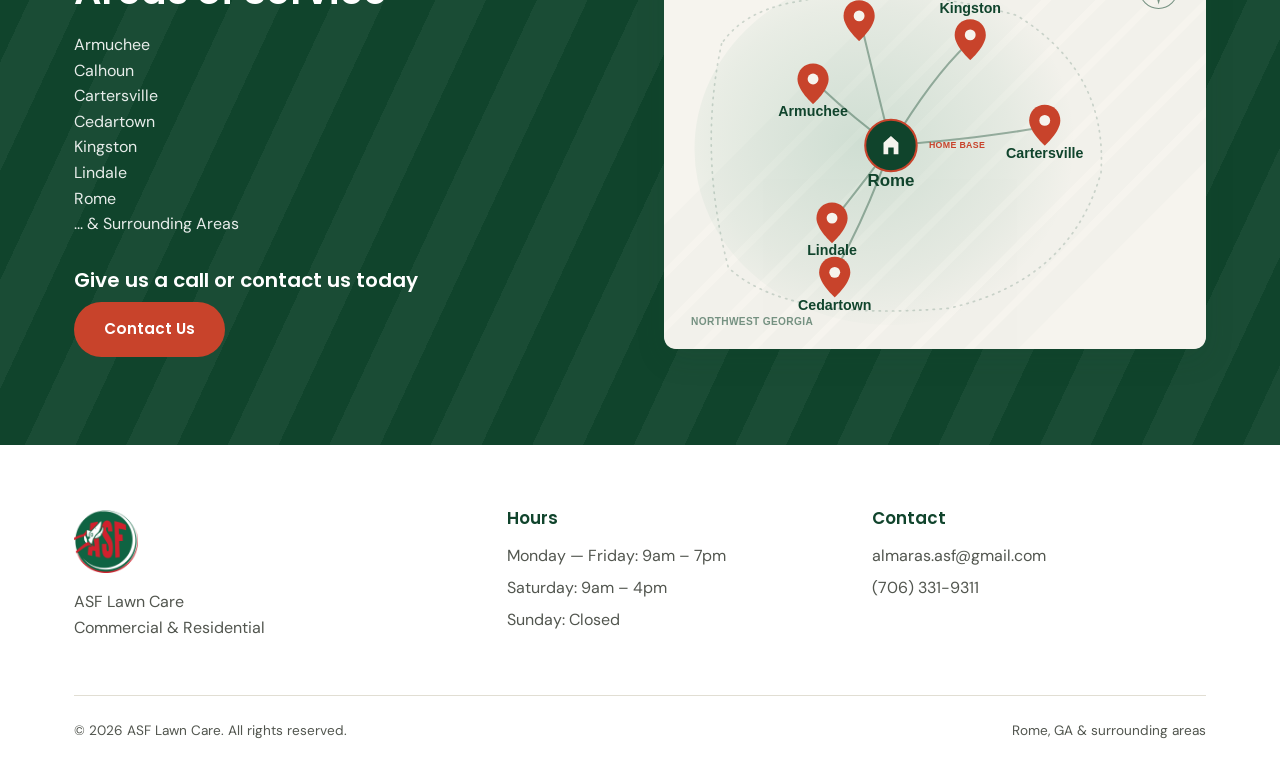
==== commit df97e9b9: "[ASF-10.4.26] fix: founder photo sizing" ====
--- a/about.html
+++ b/about.html
@@ -52,9 +52,7 @@
         <p>Meet Francisco Almaras. He established ASF Lawn Care in 2006 with a vision to provide high-quality services to clients while delivering exceptional customer service and building lasting relationships. Well-respected in his community, he has professionally serviced the greater Rome area for over 25 years.</p>
       </div>
     </div>
-    <div class="founder-photo-frame">
-      <img class="founder-photo" src="images/founder.jpg" alt="Francisco Almaras, founder of ASF Lawn Care" width="900" height="1374">
-    </div>
+    <img class="founder-photo" src="images/founder.jpg" alt="Francisco Almaras, founder of ASF Lawn Care" width="900" height="1374">
   </div>
 </section>
 
--- a/css/about.css
+++ b/css/about.css
@@ -23,21 +23,14 @@
   margin: 0;
 }
 
-.founder-photo-frame {
+.founder-photo {
   width: 100%;
-  height: 500px;
-  overflow: hidden;
+  height: auto;
+  max-width: 420px;
+  display: block;
+  margin: 0 auto;
   border-radius: var(--radius);
   box-shadow: var(--shadow);
-}
-
-.founder-photo {
-  width: 100%;
-  height: 100%;
-  max-width: none;
-  object-fit: cover;
-  object-position: 50% 22%;
-  display: block;
 }
 
 /* ---------- Business / Values ---------- */
@@ -111,5 +104,5 @@
   .areas-grid { grid-template-columns: 1fr; }
 
   .founder-grid { text-align: left; }
-  .founder-photo-frame { height: 320px; order: -1; }
+  .founder-photo { max-width: 280px; order: -1; }
 }
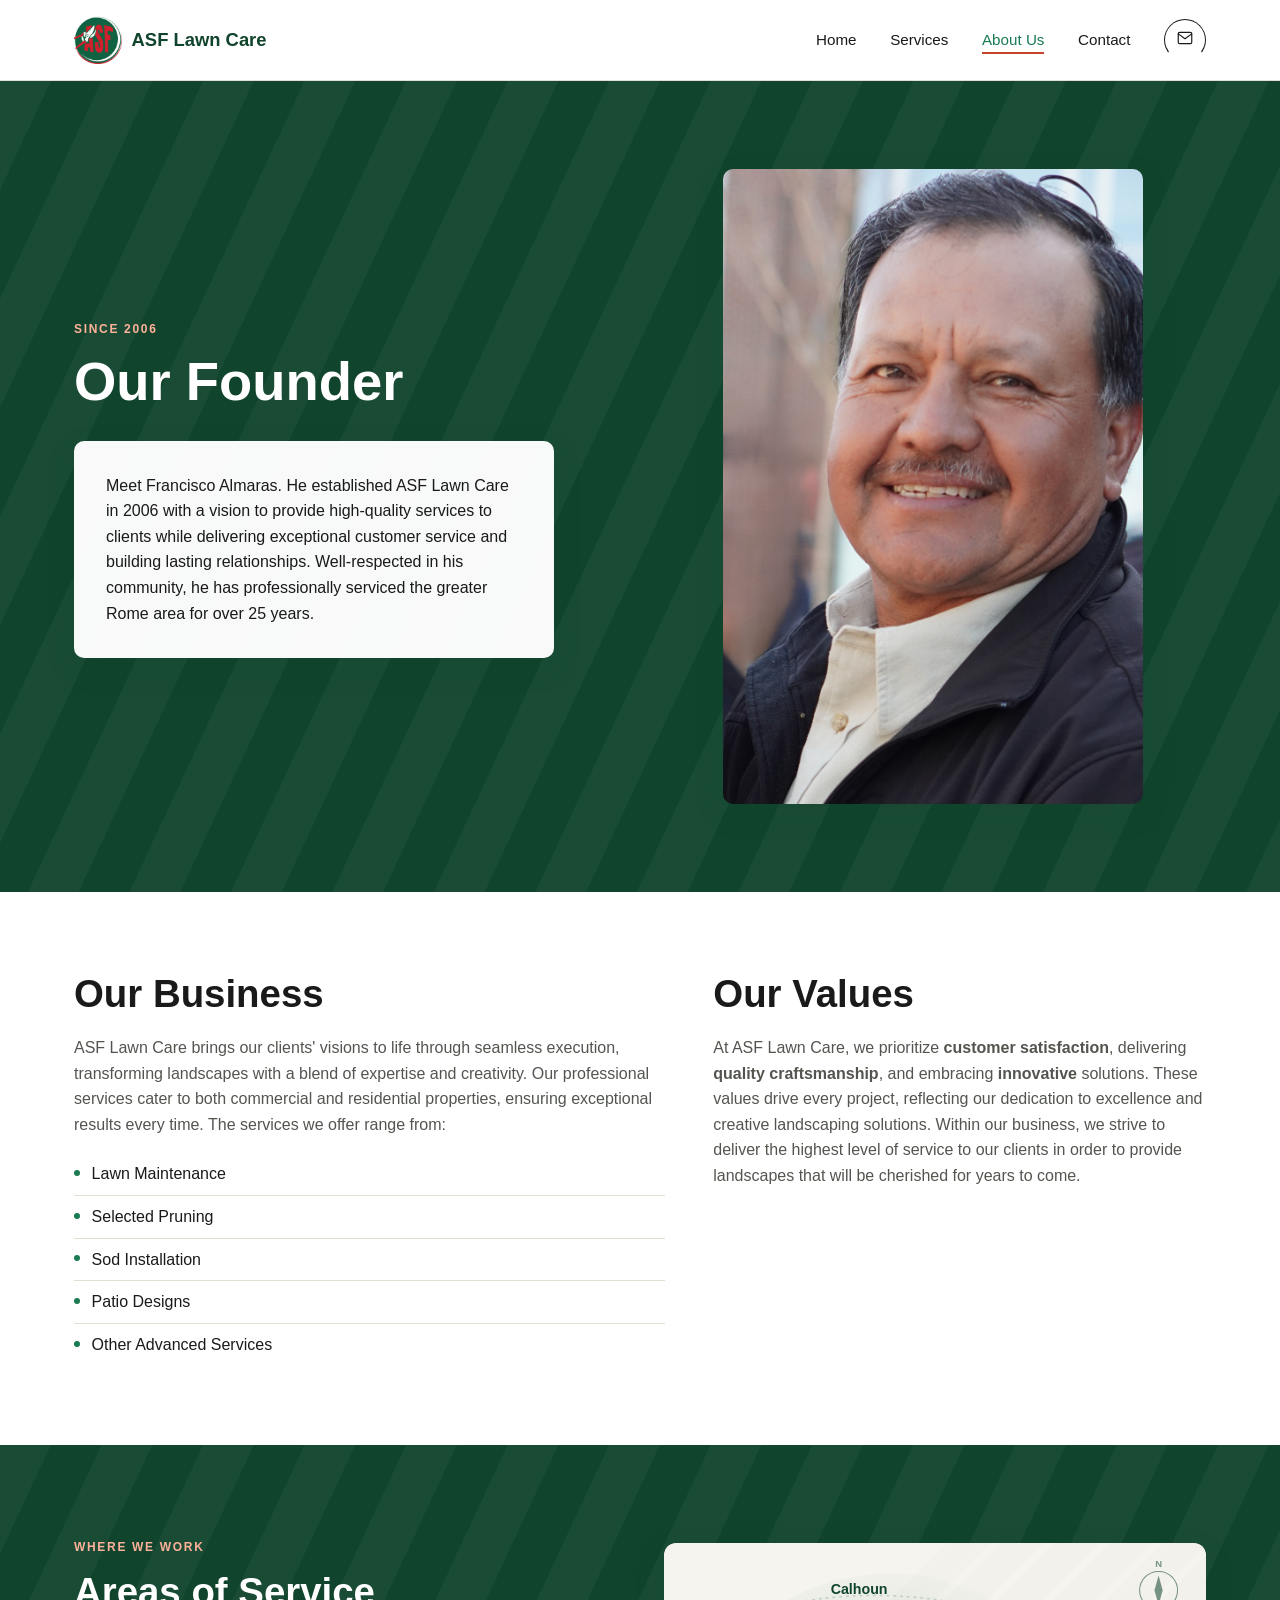
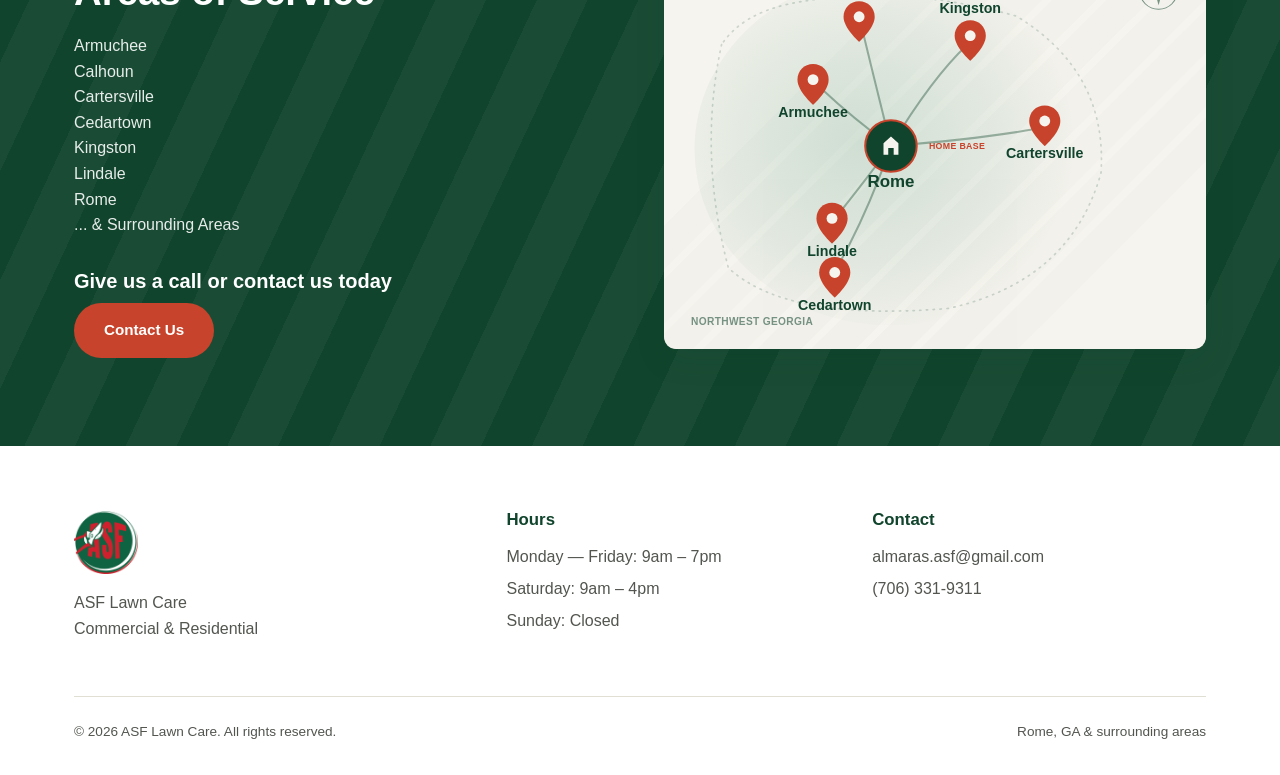
==== commit 68d763d3: "[ASF-10.4.26] feat: security update" ====
--- a/about.html
+++ b/about.html
@@ -5,6 +5,7 @@
 <meta name="viewport" content="width=device-width, initial-scale=1.0">
 <title>About Us | ASF Lawn Care</title>
 <meta name="description" content="Meet Francisco Almaras, founder of ASF Lawn Care, serving the greater Rome, GA area since 2006.">
+<meta http-equiv="Content-Security-Policy" content="default-src 'self'; script-src 'self'; style-src 'self' https://fonts.googleapis.com; font-src https://fonts.gstatic.com; img-src 'self'; connect-src 'self' https://formspree.io; form-action 'self' https://formspree.io; frame-ancestors 'none'; base-uri 'self'; object-src 'none';">
 
 <link rel="preconnect" href="https://fonts.googleapis.com">
 <link rel="preconnect" href="https://fonts.gstatic.com" crossorigin>
@@ -105,7 +106,7 @@
   <div class="container">
     <div class="footer-grid">
       <div class="footer-col">
-        <a href="index.html" class="nav__logo" style="margin-bottom:1rem;">
+        <a href="index.html" class="nav__logo footer-logo">
           <span class="nav__logo-mark"><img src="images/asf_logo.png" alt="ASF Lawn Care logo"></span>
         </a>
         <p>ASF Lawn Care<br>Commercial &amp; Residential</p>
--- a/css/style.css
+++ b/css/style.css
@@ -298,6 +298,11 @@
 }
 
 .footer-grid .nav__logo-mark { width: 64px; height: 64px; }
+
+/* Was an inline style="margin-bottom:1rem" on the footer logo link on every
+   page — moved here so the site has zero inline styles, which lets the
+   Content-Security-Policy below skip 'unsafe-inline' for style-src. */
+.footer-logo { margin-bottom: 1rem; }
 
 .footer-col h4 {
   font-family: var(--font-heading);
